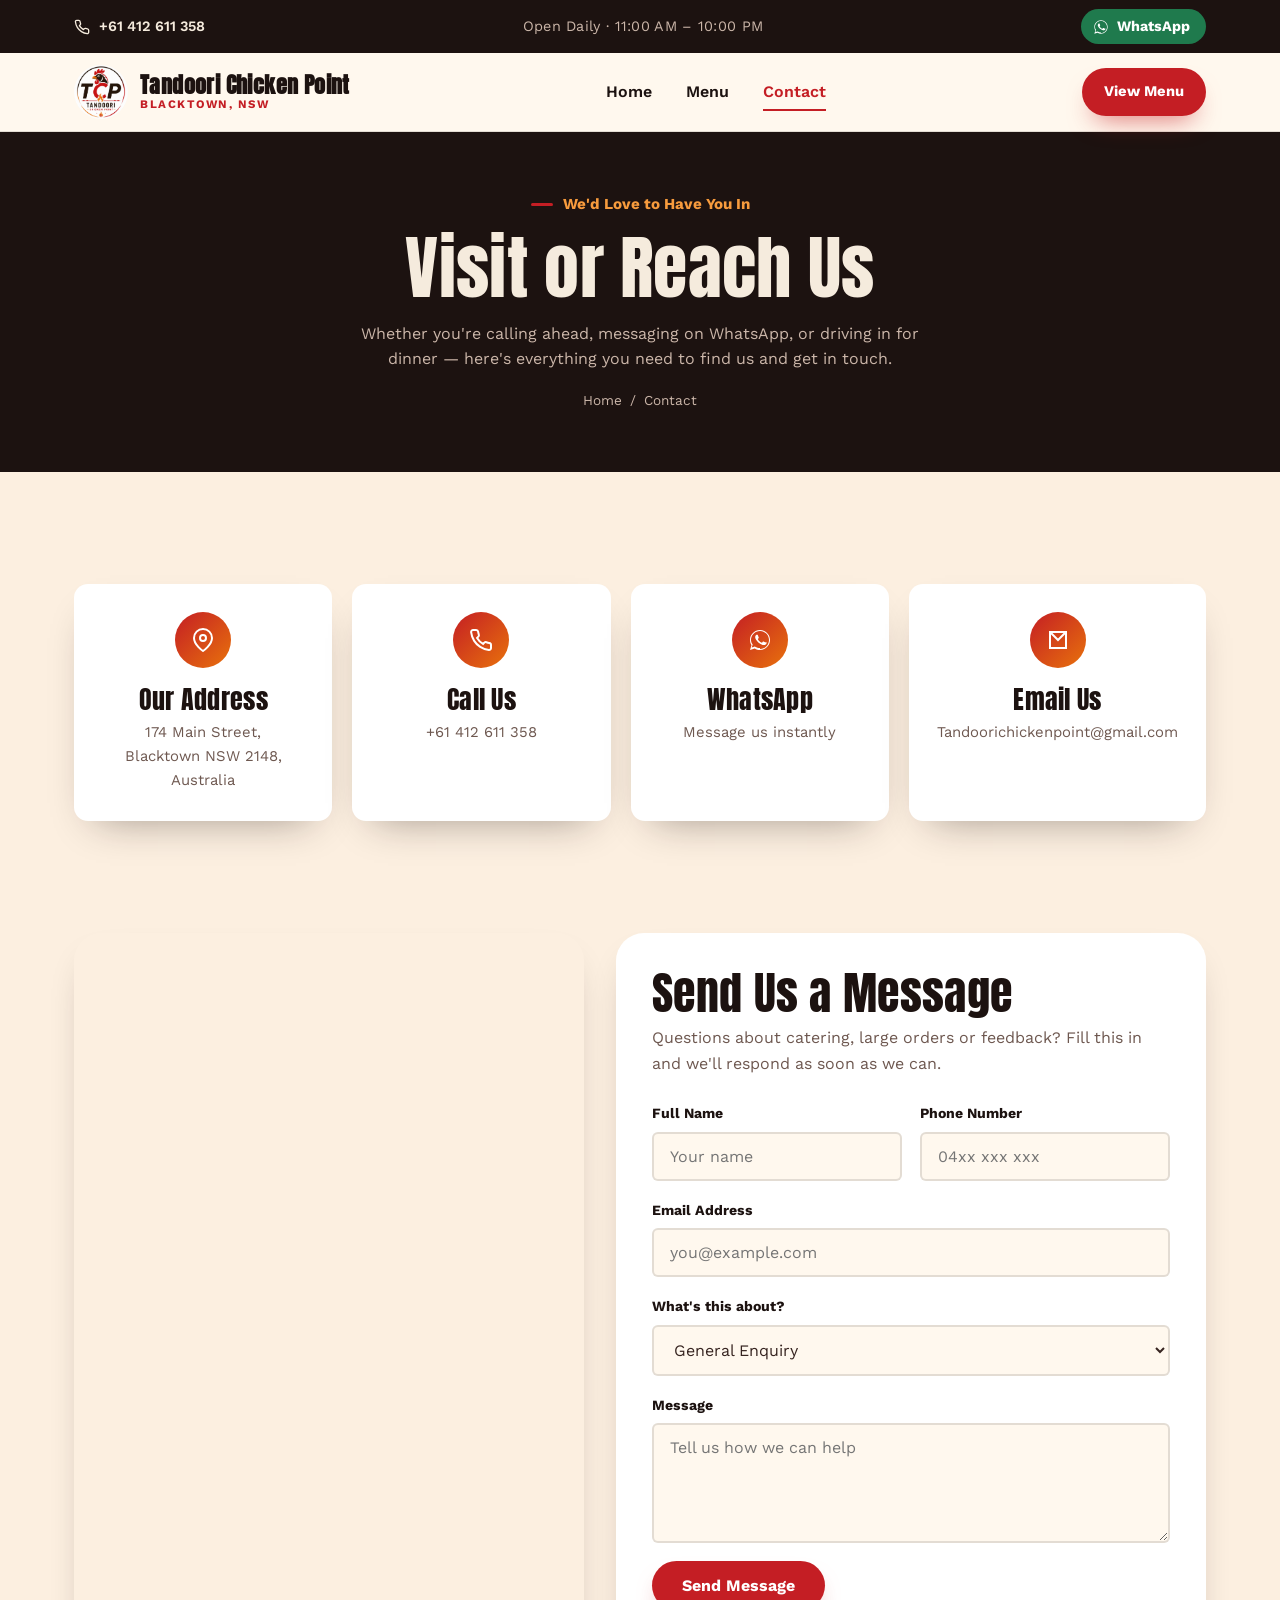
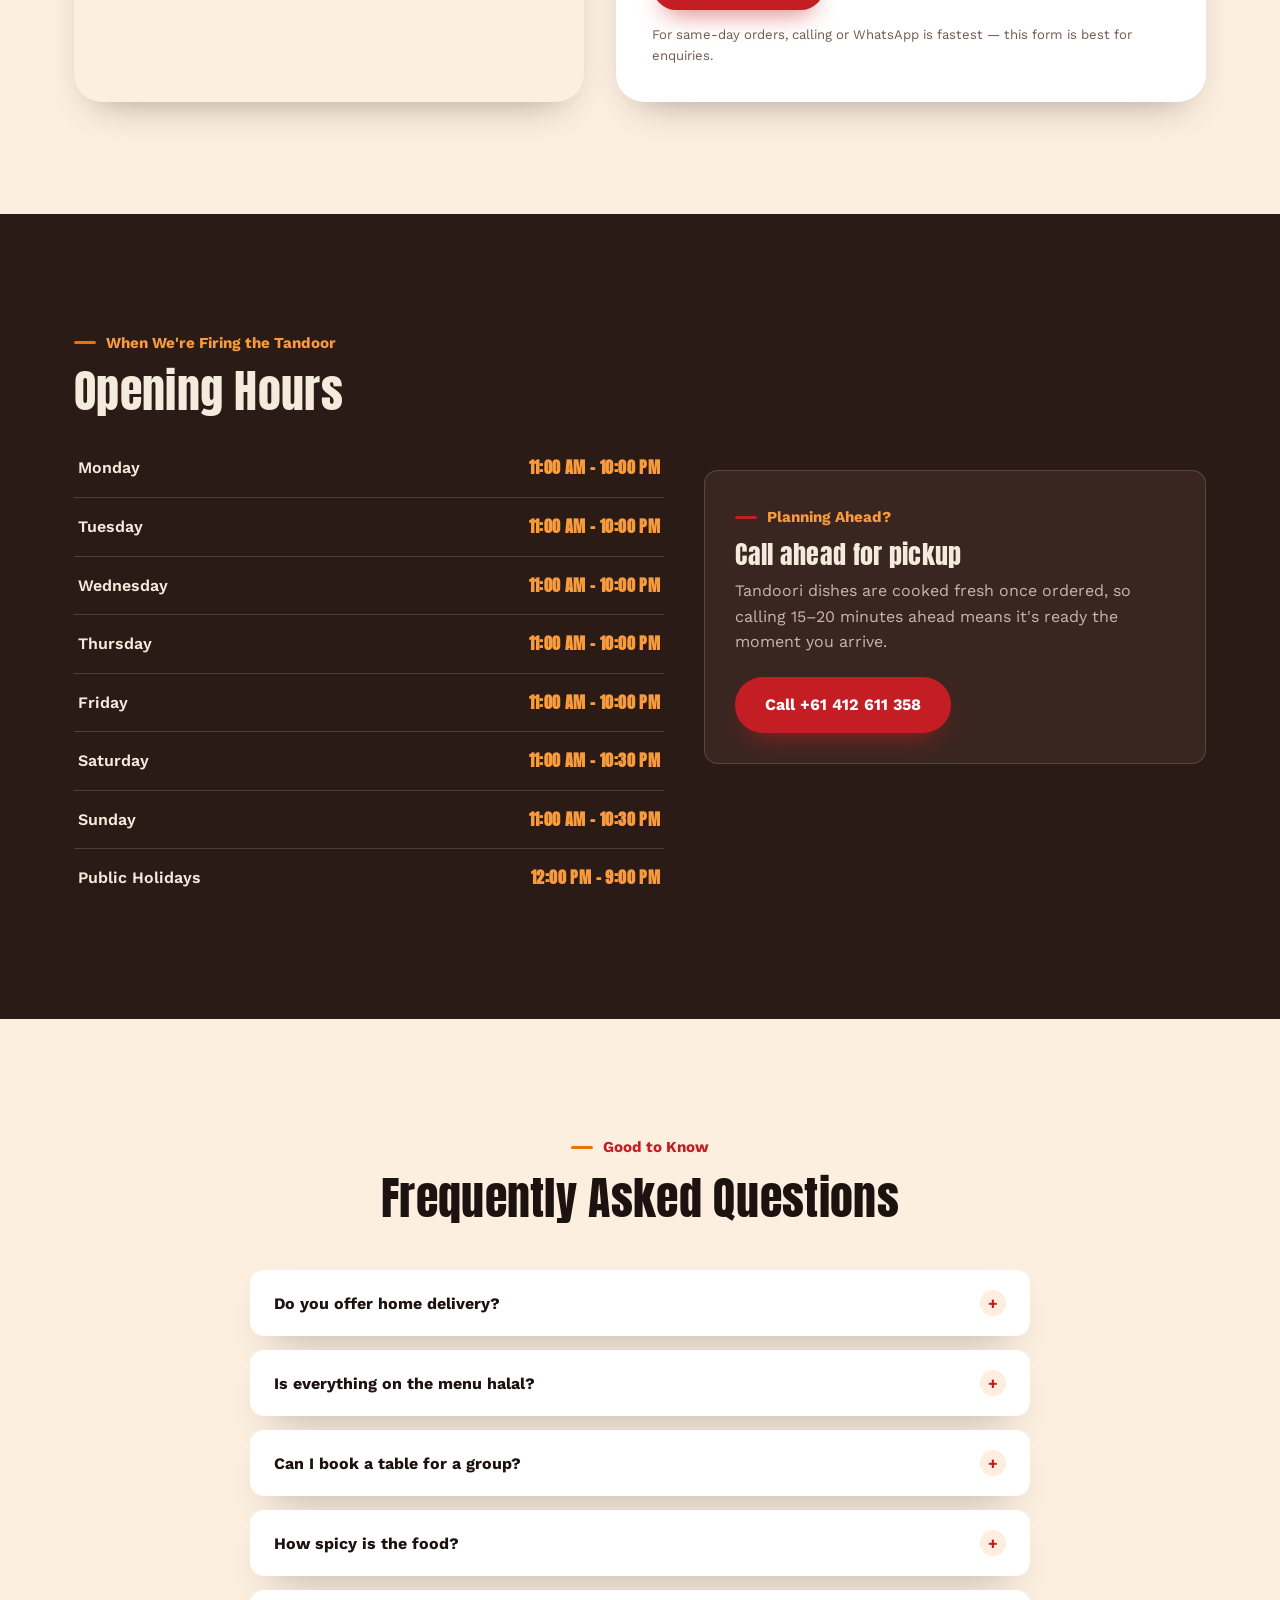
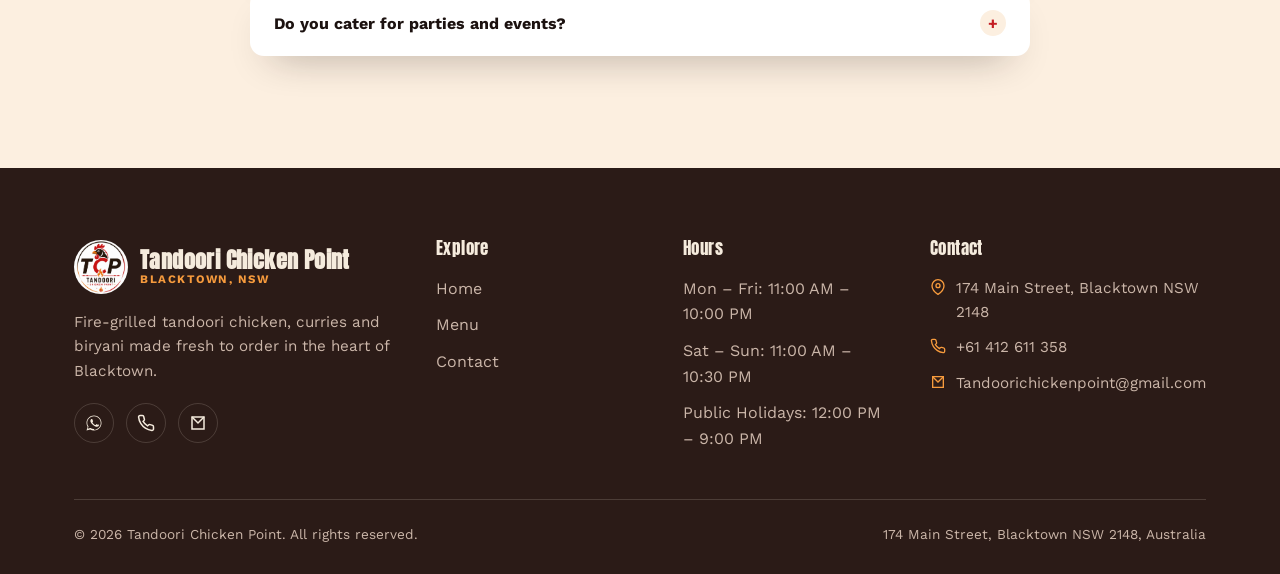
==== contact.html @ 31186b21 "Initial commit" ====
<!DOCTYPE html>
<html lang="en-AU">
<head>
<meta charset="UTF-8">
<meta name="viewport" content="width=device-width, initial-scale=1.0">
<title>Contact & Location | Tandoori Chicken Point, Blacktown</title>
<meta name="description" content="Visit Tandoori Chicken Point at 174 Main Street, Blacktown NSW 2148. Call +61 412 611 358, message us on WhatsApp, or send an enquiry.">
<link rel="icon" href="images/logo.png" type="image/png">

<link rel="preconnect" href="https://fonts.googleapis.com">
<link rel="preconnect" href="https://fonts.gstatic.com" crossorigin>
<link href="https://fonts.googleapis.com/css2?family=Anton&family=Work+Sans:wght@400;500;600;700;800&display=swap" rel="stylesheet">

<link rel="stylesheet" href="css/tokens.css">
<link rel="stylesheet" href="css/base.css">
<link rel="stylesheet" href="css/header.css">
<link rel="stylesheet" href="css/footer.css">
<link rel="stylesheet" href="css/contact-hero.css">
<link rel="stylesheet" href="css/contact-info.css">
<link rel="stylesheet" href="css/contact-form.css">
<link rel="stylesheet" href="css/hours.css">
<link rel="stylesheet" href="css/faq.css">
</head>
<body>

<div class="topbar">
  <div class="container">
    <a href="tel:+61412611358" class="topbar-call">
      <svg width="16" height="16" viewBox="0 0 24 24" fill="none" stroke="currentColor" stroke-width="2" stroke-linecap="round" stroke-linejoin="round"><path d="M22 16.92v3a2 2 0 0 1-2.18 2 19.79 19.79 0 0 1-8.63-3.07 19.5 19.5 0 0 1-6-6 19.79 19.79 0 0 1-3.07-8.67A2 2 0 0 1 4.11 2h3a2 2 0 0 1 2 1.72c.127.96.361 1.903.7 2.81a2 2 0 0 1-.45 2.11L8.09 9.91a16 16 0 0 0 6 6l1.27-1.27a2 2 0 0 1 2.11-.45c.907.339 1.85.573 2.81.7A2 2 0 0 1 22 16.92z"/></svg>
      <span>+61 412 611 358</span>
    </a>
    <span class="topbar-hours">Open Daily · 11:00 AM – 10:00 PM</span>
    <a href="https://wa.me/61412611358" target="_blank" rel="noopener" class="topbar-whatsapp">
      <svg width="16" height="16" viewBox="0 0 24 24" fill="currentColor"><path d="M17.5 14.4c-.3-.1-1.6-.8-1.9-.9-.2-.1-.4-.1-.6.1-.2.3-.7.9-.8 1-.2.2-.3.2-.5.1-.3-.1-1.2-.4-2.2-1.4-.8-.7-1.4-1.6-1.5-1.9-.2-.3 0-.4.1-.6l.4-.5c.1-.2.2-.3.2-.5.1-.2 0-.4 0-.5-.1-.1-.6-1.5-.8-2-.2-.5-.4-.4-.6-.5h-.5c-.2 0-.5.1-.7.3-.2.3-.9.9-.9 2.2s1 2.5 1.1 2.7c.1.2 2 3 4.8 4.3.7.3 1.2.5 1.6.6.7.2 1.3.2 1.8.1.5-.1 1.6-.7 1.9-1.3.2-.6.2-1.1.2-1.3-.1-.1-.3-.2-.6-.3z"/><path d="M12 2C6.5 2 2 6.5 2 12c0 1.9.5 3.7 1.5 5.3L2 22l4.8-1.5C8.3 21.5 10.1 22 12 22c5.5 0 10-4.5 10-10S17.5 2 12 2zm0 18.1c-1.7 0-3.4-.5-4.8-1.3l-.3-.2-3.2 1 1-3.1-.2-.3C3.5 15 3 13.5 3 12c0-5 4-9 9-9s9 4 9 9-4 9-9 9.1z"/></svg>
      <span>WhatsApp</span>
    </a>
  </div>
</div>

<header class="site-header">
  <div class="container">
    <a href="index.html" class="brand">
      <img src="images/logo.png" alt="Tandoori Chicken Point logo">
      <span class="brand-text"><strong>Tandoori Chicken Point</strong><span>BLACKTOWN, NSW</span></span>
    </a>
    <nav class="main-nav" aria-label="Primary">
      <a href="index.html">Home</a>
      <a href="menu.html">Menu</a>
      <a href="contact.html" class="active">Contact</a>
    </nav>
    <div class="header-actions">
      <a href="menu.html" class="btn btn-primary">View Menu</a>
      <button class="nav-toggle" aria-label="Toggle menu" aria-expanded="false">
        <span></span><span></span><span></span>
      </button>
    </div>
  </div>
  <div class="mobile-nav">
    <ul>
      <li><a href="index.html">Home</a></li>
      <li><a href="menu.html">Menu</a></li>
      <li><a href="contact.html" class="active">Contact</a></li>
      <li><a href="tel:+61412611358">Call +61 412 611 358</a></li>
    </ul>
  </div>
</header>

<main>

  <!-- ============ CONTACT HERO ============ -->
  <section class="contact-hero">
    <div class="container">
      <span class="eyebrow-tag">We'd Love to Have You In</span>
      <h1>Visit or Reach Us</h1>
      <p>Whether you're calling ahead, messaging on WhatsApp, or driving in for dinner — here's everything you need to find us and get in touch.</p>
      <div class="contact-hero-crumb"><a href="index.html">Home</a><span>/</span><span>Contact</span></div>
    </div>
  </section>

  <!-- ============ CONTACT INFO CARDS ============ -->
  <section class="section">
    <div class="container">
      <div class="contact-info-grid">
        <div class="contact-info-card" data-reveal>
          <span class="icon-circle"><svg width="24" height="24" viewBox="0 0 24 24" fill="none" stroke="#fff" stroke-width="2"><path d="M21 10c0 7-9 13-9 13s-9-6-9-13a9 9 0 0 1 18 0z"/><circle cx="12" cy="10" r="3"/></svg></span>
          <h3>Our Address</h3>
          <p>174 Main Street,<br>Blacktown NSW 2148, Australia</p>
        </div>
        <div class="contact-info-card" data-reveal>
          <span class="icon-circle"><svg width="24" height="24" viewBox="0 0 24 24" fill="none" stroke="#fff" stroke-width="2"><path d="M22 16.92v3a2 2 0 0 1-2.18 2 19.79 19.79 0 0 1-8.63-3.07 19.5 19.5 0 0 1-6-6 19.79 19.79 0 0 1-3.07-8.67A2 2 0 0 1 4.11 2h3a2 2 0 0 1 2 1.72c.127.96.361 1.903.7 2.81a2 2 0 0 1-.45 2.11L8.09 9.91a16 16 0 0 0 6 6l1.27-1.27a2 2 0 0 1 2.11-.45c.907.339 1.85.573 2.81.7A2 2 0 0 1 22 16.92z"/></svg></span>
          <h3>Call Us</h3>
          <p><a href="tel:+61412611358">+61 412 611 358</a></p>
        </div>
        <div class="contact-info-card" data-reveal>
          <span class="icon-circle"><svg width="24" height="24" viewBox="0 0 24 24" fill="#fff"><path d="M17.5 14.4c-.3-.1-1.6-.8-1.9-.9-.2-.1-.4-.1-.6.1-.2.3-.7.9-.8 1-.2.2-.3.2-.5.1-.3-.1-1.2-.4-2.2-1.4-.8-.7-1.4-1.6-1.5-1.9-.2-.3 0-.4.1-.6l.4-.5c.1-.2.2-.3.2-.5.1-.2 0-.4 0-.5-.1-.1-.6-1.5-.8-2-.2-.5-.4-.4-.6-.5h-.5c-.2 0-.5.1-.7.3-.2.3-.9.9-.9 2.2s1 2.5 1.1 2.7c.1.2 2 3 4.8 4.3.7.3 1.2.5 1.6.6.7.2 1.3.2 1.8.1.5-.1 1.6-.7 1.9-1.3.2-.6.2-1.1.2-1.3-.1-.1-.3-.2-.6-.3z"/><path d="M12 2C6.5 2 2 6.5 2 12c0 1.9.5 3.7 1.5 5.3L2 22l4.8-1.5C8.3 21.5 10.1 22 12 22c5.5 0 10-4.5 10-10S17.5 2 12 2zm0 18.1c-1.7 0-3.4-.5-4.8-1.3l-.3-.2-3.2 1 1-3.1-.2-.3C3.5 15 3 13.5 3 12c0-5 4-9 9-9s9 4 9 9-4 9-9 9.1z"/></svg></span>
          <h3>WhatsApp</h3>
          <p><a href="https://wa.me/61412611358" target="_blank" rel="noopener">Message us instantly</a></p>
        </div>
        <div class="contact-info-card" data-reveal>
          <span class="icon-circle"><svg width="24" height="24" viewBox="0 0 24 24" fill="none" stroke="#fff" stroke-width="2"><path d="M4 4h16v16H4z"/><path d="m4 4 8 8 8-8"/></svg></span>
          <h3>Email Us</h3>
          <p><a href="mailto:Tandoorichickenpoint@gmail.com">Tandoorichickenpoint@gmail.com</a></p>
        </div>
      </div>
    </div>
  </section>

  <!-- ============ MAP + CONTACT FORM ============ -->
  <section class="section contact-main-section" style="padding-top:0;">
    <div class="container">
      <div class="contact-map-wrap" data-reveal>
        <iframe src="https://www.google.com/maps?q=174+Main+Street,+Blacktown+NSW+2148,+Australia&output=embed" title="Map to Tandoori Chicken Point, 174 Main Street, Blacktown NSW 2148" loading="lazy" referrerpolicy="no-referrer-when-downgrade" allowfullscreen></iframe>
      </div>
      <div class="contact-form-card" data-reveal>
        <h2>Send Us a Message</h2>
        <p>Questions about catering, large orders or feedback? Fill this in and we'll respond as soon as we can.</p>
        <form id="contact-form" novalidate>
          <div class="form-row two-col">
            <div class="form-field">
              <label for="name">Full Name</label>
              <input type="text" id="name" name="name" placeholder="Your name" required>
            </div>
            <div class="form-field">
              <label for="phone">Phone Number</label>
              <input type="tel" id="phone" name="phone" placeholder="04xx xxx xxx" required>
            </div>
          </div>
          <div class="form-row">
            <div class="form-field">
              <label for="email">Email Address</label>
              <input type="email" id="email" name="email" placeholder="you@example.com">
            </div>
          </div>
          <div class="form-row">
            <div class="form-field">
              <label for="subject">What's this about?</label>
              <select id="subject" name="subject">
                <option>General Enquiry</option>
                <option>Catering / Large Order</option>
                <option>Feedback</option>
                <option>Reservation</option>
              </select>
            </div>
          </div>
          <div class="form-row">
            <div class="form-field">
              <label for="message">Message</label>
              <textarea id="message" name="message" placeholder="Tell us how we can help" required></textarea>
            </div>
          </div>
          <button type="submit" class="btn btn-primary">Send Message</button>
          <p class="form-note">For same-day orders, calling or WhatsApp is fastest — this form is best for enquiries.</p>
          <div class="form-success" id="form-success"></div>
        </form>
      </div>
    </div>
  </section>

  <!-- ============ OPENING HOURS ============ -->
  <section class="section hours-section section--dark">
    <div class="container">
      <div class="hours-wrap">
        <div>
          <span class="eyebrow-tag" style="color:var(--ember-light)">When We're Firing the Tandoor</span>
          <h2 style="margin-top:12px; margin-bottom:24px;">Opening Hours</h2>
          <table class="hours-table">
            <tr><td>Monday</td><td>11:00 AM – 10:00 PM</td></tr>
            <tr><td>Tuesday</td><td>11:00 AM – 10:00 PM</td></tr>
            <tr><td>Wednesday</td><td>11:00 AM – 10:00 PM</td></tr>
            <tr><td>Thursday</td><td>11:00 AM – 10:00 PM</td></tr>
            <tr><td>Friday</td><td>11:00 AM – 10:00 PM</td></tr>
            <tr><td>Saturday</td><td>11:00 AM – 10:30 PM</td></tr>
            <tr><td>Sunday</td><td>11:00 AM – 10:30 PM</td></tr>
            <tr><td>Public Holidays</td><td>12:00 PM – 9:00 PM</td></tr>
          </table>
        </div>
        <div class="hours-callout" data-reveal>
          <span class="eyebrow-tag" style="color:var(--ember-light)">Planning Ahead?</span>
          <h3>Call ahead for pickup</h3>
          <p>Tandoori dishes are cooked fresh once ordered, so calling 15–20 minutes ahead means it's ready the moment you arrive.</p>
          <a href="tel:+61412611358" class="btn btn-primary">Call +61 412 611 358</a>
        </div>
      </div>
    </div>
  </section>

  <!-- ============ FAQ ============ -->
  <section class="section">
    <div class="container">
      <div class="section-head centered">
        <span class="eyebrow-tag">Good to Know</span>
        <h2>Frequently Asked Questions</h2>
      </div>
      <div class="faq-list">
        <div class="faq-item">
          <button class="faq-question" aria-expanded="false">
            Do you offer home delivery?
            <span class="faq-icon">+</span>
          </button>
          <div class="faq-answer"><p>Yes — we deliver across Blacktown and surrounding suburbs through our WhatsApp ordering line and major delivery apps. Call us to check if your address is covered.</p></div>
        </div>
        <div class="faq-item">
          <button class="faq-question" aria-expanded="false">
            Is everything on the menu halal?
            <span class="faq-icon">+</span>
          </button>
          <div class="faq-answer"><p>Yes, our entire menu is prepared with halal-certified ingredients, with no exceptions.</p></div>
        </div>
        <div class="faq-item">
          <button class="faq-question" aria-expanded="false">
            Can I book a table for a group?
            <span class="faq-icon">+</span>
          </button>
          <div class="faq-answer"><p>For groups of six or more, please call us ahead of time so we can prepare seating and have your order ready faster.</p></div>
        </div>
        <div class="faq-item">
          <button class="faq-question" aria-expanded="false">
            How spicy is the food?
            <span class="faq-icon">+</span>
          </button>
          <div class="faq-answer"><p>Spice levels marked on the menu are our default preparation. Let us know when ordering if you'd like a dish made milder or hotter.</p></div>
        </div>
        <div class="faq-item">
          <button class="faq-question" aria-expanded="false">
            Do you cater for parties and events?
            <span class="faq-icon">+</span>
          </button>
          <div class="faq-answer"><p>Yes — send us a message through the contact form or WhatsApp with your event size and date, and we'll put together a catering quote.</p></div>
        </div>
      </div>
    </div>
  </section>

</main>

<footer class="site-footer">
  <div class="container">
    <div class="footer-grid">
      <div class="footer-brand">
        <a href="index.html" class="brand"><img src="images/logo.png" alt="Tandoori Chicken Point logo"><span class="brand-text"><strong>Tandoori Chicken Point</strong><span>BLACKTOWN, NSW</span></span></a>
        <p>Fire-grilled tandoori chicken, curries and biryani made fresh to order in the heart of Blacktown.</p>
        <div class="footer-social">
          <a href="https://wa.me/61412611358" target="_blank" rel="noopener" aria-label="WhatsApp"><svg width="18" height="18" viewBox="0 0 24 24" fill="currentColor" style="color:var(--text-on-dark)"><path d="M17.5 14.4c-.3-.1-1.6-.8-1.9-.9-.2-.1-.4-.1-.6.1-.2.3-.7.9-.8 1-.2.2-.3.2-.5.1-.3-.1-1.2-.4-2.2-1.4-.8-.7-1.4-1.6-1.5-1.9-.2-.3 0-.4.1-.6l.4-.5c.1-.2.2-.3.2-.5.1-.2 0-.4 0-.5-.1-.1-.6-1.5-.8-2-.2-.5-.4-.4-.6-.5h-.5c-.2 0-.5.1-.7.3-.2.3-.9.9-.9 2.2s1 2.5 1.1 2.7c.1.2 2 3 4.8 4.3.7.3 1.2.5 1.6.6.7.2 1.3.2 1.8.1.5-.1 1.6-.7 1.9-1.3.2-.6.2-1.1.2-1.3-.1-.1-.3-.2-.6-.3z"/><path d="M12 2C6.5 2 2 6.5 2 12c0 1.9.5 3.7 1.5 5.3L2 22l4.8-1.5C8.3 21.5 10.1 22 12 22c5.5 0 10-4.5 10-10S17.5 2 12 2zm0 18.1c-1.7 0-3.4-.5-4.8-1.3l-.3-.2-3.2 1 1-3.1-.2-.3C3.5 15 3 13.5 3 12c0-5 4-9 9-9s9 4 9 9-4 9-9 9.1z"/></svg></a>
          <a href="tel:+61412611358" aria-label="Call us"><svg width="18" height="18" viewBox="0 0 24 24" fill="none" stroke="currentColor" style="color:var(--text-on-dark)" stroke-width="2"><path d="M22 16.92v3a2 2 0 0 1-2.18 2 19.79 19.79 0 0 1-8.63-3.07 19.5 19.5 0 0 1-6-6 19.79 19.79 0 0 1-3.07-8.67A2 2 0 0 1 4.11 2h3a2 2 0 0 1 2 1.72c.127.96.361 1.903.7 2.81a2 2 0 0 1-.45 2.11L8.09 9.91a16 16 0 0 0 6 6l1.27-1.27a2 2 0 0 1 2.11-.45c.907.339 1.85.573 2.81.7A2 2 0 0 1 22 16.92z"/></svg></a>
          <a href="mailto:Tandoorichickenpoint@gmail.com" aria-label="Email us"><svg width="18" height="18" viewBox="0 0 24 24" fill="none" stroke="currentColor" style="color:var(--text-on-dark)" stroke-width="2"><path d="M4 4h16v16H4z"/><path d="m4 4 8 8 8-8"/></svg></a>
        </div>
      </div>
      <div class="footer-col">
        <h4>Explore</h4>
        <ul>
          <li><a href="index.html">Home</a></li>
          <li><a href="menu.html">Menu</a></li>
          <li><a href="contact.html">Contact</a></li>
        </ul>
      </div>
      <div class="footer-col">
        <h4>Hours</h4>
        <ul>
          <li>Mon – Fri: 11:00 AM – 10:00 PM</li>
          <li>Sat – Sun: 11:00 AM – 10:30 PM</li>
          <li>Public Holidays: 12:00 PM – 9:00 PM</li>
        </ul>
      </div>
      <div class="footer-col">
        <h4>Contact</h4>
        <ul class="footer-contact">
          <li><svg width="16" height="16" viewBox="0 0 24 24" fill="none" stroke="currentColor" stroke-width="2"><path d="M21 10c0 7-9 13-9 13s-9-6-9-13a9 9 0 0 1 18 0z"/><circle cx="12" cy="10" r="3"/></svg><span>174 Main Street, Blacktown NSW 2148</span></li>
          <li><svg width="16" height="16" viewBox="0 0 24 24" fill="none" stroke="currentColor" stroke-width="2"><path d="M22 16.92v3a2 2 0 0 1-2.18 2 19.79 19.79 0 0 1-8.63-3.07 19.5 19.5 0 0 1-6-6 19.79 19.79 0 0 1-3.07-8.67A2 2 0 0 1 4.11 2h3a2 2 0 0 1 2 1.72c.127.96.361 1.903.7 2.81a2 2 0 0 1-.45 2.11L8.09 9.91a16 16 0 0 0 6 6l1.27-1.27a2 2 0 0 1 2.11-.45c.907.339 1.85.573 2.81.7A2 2 0 0 1 22 16.92z"/></svg><span>+61 412 611 358</span></li>
          <li><svg width="16" height="16" viewBox="0 0 24 24" fill="none" stroke="currentColor" stroke-width="2"><path d="M4 4h16v16H4z"/><path d="m4 4 8 8 8-8"/></svg><span>Tandoorichickenpoint@gmail.com</span></li>
        </ul>
      </div>
    </div>
    <div class="footer-bottom">
      <span>© <span id="current-year"></span> Tandoori Chicken Point. All rights reserved.</span>
      <span>174 Main Street, Blacktown NSW 2148, Australia</span>
    </div>
  </div>
</footer>

<script src="js/main.js"></script>
<script src="js/contact.js"></script>
</body>
</html>
---- css/tokens.css ----
/* ============================================
   TANDOORI CHICKEN POINT — DESIGN TOKENS
   Palette drawn from the brand logo: charcoal-black
   rooster silhouette, flame-red comb & wattle,
   ember-orange flame, golden beak highlight.
   ============================================ */

:root {
  --ink: #1C1210;
  --charcoal: #2B1B17;
  --charcoal-soft: #3A2621;
  --flame: #C41E24;
  --flame-dark: #8E1319;
  --ember: #E8720C;
  --ember-light: #F79B3D;
  --gold: #F2A93B;
  --paper: #FCEFE0;
  --paper-soft: #FFF8EE;
  --card: #FFFFFF;
  --text-body: #362420;
  --text-muted: #6E5850;
  --text-on-dark: #F5EBDD;
  --text-on-dark-muted: #CBB6A9;
  --line: rgba(28, 18, 16, 0.12);
  --line-on-dark: rgba(245, 235, 221, 0.16);

  --font-display: "Anton", "Arial Narrow", sans-serif;
  --font-body: "Work Sans", "Segoe UI", sans-serif;

  --page-max: 1180px;
  --radius-sm: 6px;
  --radius-md: 14px;
  --radius-lg: 28px;
  --gap-section: clamp(64px, 9vw, 112px);

  --shadow-card: 0 18px 40px -22px rgba(28, 18, 16, 0.45);
}
---- css/base.css ----
/* ============================================
   BASE / RESET / TYPOGRAPHY / UTILITIES
   ============================================ */

* { margin: 0; padding: 0; box-sizing: border-box; }

html { scroll-behavior: smooth; }

@media (prefers-reduced-motion: reduce) {
  html { scroll-behavior: auto; }
  * { animation-duration: 0.001ms !important; transition-duration: 0.001ms !important; }
}

body {
  font-family: var(--font-body);
  color: var(--text-body);
  background: var(--paper);
  line-height: 1.6;
  font-size: 16px;
  -webkit-font-smoothing: antialiased;
  overflow-x: hidden;
}

img { max-width: 100%; display: block; }
a { color: inherit; text-decoration: none; }
ul { list-style: none; }
button { font-family: inherit; cursor: pointer; border: none; background: none; }
input, textarea, select { font-family: inherit; font-size: 1rem; }

h1, h2, h3, h4 {
  font-family: var(--font-display);
  color: var(--ink);
  line-height: 1.05;
  letter-spacing: 0.3px;
  font-weight: 400;
}

h1 { font-size: clamp(2.6rem, 5.5vw, 4.6rem); }
h2 { font-size: clamp(2rem, 3.6vw, 3rem); }
h3 { font-size: clamp(1.3rem, 2vw, 1.7rem); }
p { color: var(--text-body); }

.eyebrow-tag {
  display: inline-flex;
  align-items: center;
  gap: 10px;
  font-weight: 700;
  font-size: 0.95rem;
  color: var(--flame);
}

.eyebrow-tag::before {
  content: "";
  width: 22px;
  height: 3px;
  background: var(--ember);
  border-radius: 2px;
  display: inline-block;
}

.container {
  max-width: var(--page-max);
  margin: 0 auto;
  padding: 0 24px;
}

.section { padding: var(--gap-section) 0; }
.section--dark { background: var(--ink); color: var(--text-on-dark); }
.section--dark h1, .section--dark h2, .section--dark h3, .section--dark h4 { color: var(--text-on-dark); }
.section--dark p { color: var(--text-on-dark-muted); }

.section-head { max-width: 640px; margin-bottom: 48px; }
.section-head.centered { margin-left: auto; margin-right: auto; text-align: center; }
.section-head h2 { margin-top: 14px; }

.btn {
  display: inline-flex;
  align-items: center;
  gap: 10px;
  padding: 15px 30px;
  border-radius: 999px;
  font-weight: 700;
  font-size: 1rem;
  transition: transform 0.2s ease, box-shadow 0.2s ease;
  white-space: nowrap;
}

.btn:focus-visible, a:focus-visible, button:focus-visible, input:focus-visible, textarea:focus-visible {
  outline: 3px solid var(--gold);
  outline-offset: 3px;
}

.btn-primary {
  background: var(--flame);
  color: #fff;
  box-shadow: 0 14px 26px -12px rgba(196, 30, 36, 0.65);
}
.btn-primary:hover { transform: translateY(-2px); box-shadow: 0 18px 30px -12px rgba(196, 30, 36, 0.75); }

.btn-ghost { background: transparent; color: var(--ink); border: 2px solid var(--ink); }
.btn-ghost:hover { background: var(--ink); color: var(--paper); }
.btn-ghost.on-dark { color: var(--text-on-dark); border-color: var(--line-on-dark); }
.btn-ghost.on-dark:hover { background: var(--text-on-dark); color: var(--ink); }

.btn-whatsapp { background: #1F7A4D; color: #fff; }
.btn-whatsapp:hover { transform: translateY(-2px); }

.skewer-divider {
  display: flex;
  align-items: center;
  justify-content: center;
  gap: 14px;
  margin: 0 auto;
  width: 100%;
  max-width: 340px;
}
.skewer-divider span { flex: 1; height: 2px; background: linear-gradient(90deg, transparent, var(--flame), transparent); }
.skewer-divider svg { flex-shrink: 0; }

.visually-hidden {
  position: absolute;
  width: 1px; height: 1px;
  overflow: hidden;
  clip: rect(0 0 0 0);
  white-space: nowrap;
}

@media (max-width: 640px) {
  .section { padding: 56px 0; }
}

[data-reveal] {
  opacity: 0;
  transform: translateY(18px);
  transition: opacity 0.6s ease, transform 0.6s ease;
}
[data-reveal].is-visible { opacity: 1; transform: translateY(0); }
@media (prefers-reduced-motion: reduce) {
  [data-reveal] { opacity: 1; transform: none; transition: none; }
}
---- css/header.css ----
/* ============================================
   HEADER / TOP BAR / NAVIGATION
   ============================================ */

.topbar {
  background: var(--ink);
  color: var(--text-on-dark);
  font-size: 0.9rem;
}

.topbar .container {
  display: flex;
  align-items: center;
  justify-content: space-between;
  padding-top: 9px;
  padding-bottom: 9px;
  gap: 12px;
}

.topbar-call {
  display: inline-flex;
  align-items: center;
  gap: 9px;
  font-weight: 600;
  color: var(--text-on-dark);
}

.topbar-call svg { flex-shrink: 0; }
.topbar-call:hover { color: var(--ember-light); }

.topbar-hours {
  display: none;
  color: var(--text-on-dark-muted);
  letter-spacing: 0.3px;
}

.topbar-whatsapp {
  display: inline-flex;
  align-items: center;
  gap: 8px;
  background: #1F7A4D;
  color: #fff;
  padding: 6px 16px 6px 12px;
  border-radius: 999px;
  font-weight: 700;
}

.topbar-whatsapp svg { flex-shrink: 0; }
.topbar-whatsapp:hover { background: #17603C; }

@media (min-width: 760px) {
  .topbar-hours { display: inline-block; }
}

.site-header {
  position: sticky;
  top: 0;
  z-index: 100;
  background: var(--paper-soft);
  border-bottom: 1px solid var(--line);
}

.site-header .container {
  display: flex;
  align-items: center;
  justify-content: space-between;
  padding-top: 12px;
  padding-bottom: 12px;
}

.brand {
  display: flex;
  align-items: center;
  gap: 12px;
}

.brand img {
  width: 54px;
  height: 54px;
  border-radius: 50%;
  object-fit: cover;
}

.brand-text {
  display: flex;
  flex-direction: column;
  line-height: 1.1;
}

.brand-text strong {
  font-family: var(--font-display);
  font-size: 1.35rem;
  color: var(--ink);
  letter-spacing: 0.4px;
}

.brand-text span {
  font-size: 0.72rem;
  color: var(--flame);
  font-weight: 700;
  letter-spacing: 1.5px;
}

.main-nav {
  display: none;
  align-items: center;
  gap: 34px;
}

.main-nav a {
  font-weight: 600;
  color: var(--ink);
  position: relative;
  padding: 6px 0;
}

.main-nav a::after {
  content: "";
  position: absolute;
  left: 0; bottom: 0;
  width: 0;
  height: 2px;
  background: var(--flame);
  transition: width 0.2s ease;
}

.main-nav a:hover::after,
.main-nav a.active::after {
  width: 100%;
}

.main-nav a.active { color: var(--flame); }

.header-actions {
  display: flex;
  align-items: center;
  gap: 14px;
}

.header-actions .btn { padding: 12px 22px; font-size: 0.92rem; }

.nav-toggle {
  display: inline-flex;
  flex-direction: column;
  justify-content: center;
  gap: 5px;
  width: 40px;
  height: 40px;
  padding: 8px;
}

.nav-toggle span {
  display: block;
  height: 2.5px;
  background: var(--ink);
  border-radius: 2px;
  transition: transform 0.25s ease, opacity 0.25s ease;
}

.nav-toggle[aria-expanded="true"] span:nth-child(1) { transform: translateY(7.5px) rotate(45deg); }
.nav-toggle[aria-expanded="true"] span:nth-child(2) { opacity: 0; }
.nav-toggle[aria-expanded="true"] span:nth-child(3) { transform: translateY(-7.5px) rotate(-45deg); }

.mobile-nav {
  max-height: 0;
  overflow: hidden;
  background: var(--paper-soft);
  border-bottom: 1px solid var(--line);
  transition: max-height 0.3s ease;
}

.mobile-nav.open { max-height: 320px; }

.mobile-nav ul {
  display: flex;
  flex-direction: column;
  padding: 8px 24px 20px;
  gap: 4px;
}

.mobile-nav a {
  display: block;
  padding: 12px 4px;
  font-weight: 600;
  color: var(--ink);
  border-bottom: 1px solid var(--line);
}

.mobile-nav a.active { color: var(--flame); }

@media (min-width: 900px) {
  .main-nav { display: flex; }
  .nav-toggle { display: none; }
  .mobile-nav { display: none; }
}
---- css/footer.css ----
/* ============================================
   FOOTER
   ============================================ */

.site-footer {
  background: var(--charcoal);
  color: var(--text-on-dark-muted);
  padding: 72px 0 0;
}

.footer-grid {
  display: grid;
  gap: 40px;
  grid-template-columns: 1fr;
  padding-bottom: 48px;
  border-bottom: 1px solid var(--line-on-dark);
}

.footer-brand { max-width: 320px; }

.footer-brand .brand { margin-bottom: 16px; }
.footer-brand .brand-text strong,
.footer-brand .brand-text span { color: var(--text-on-dark); }
.footer-brand .brand-text span { color: var(--ember-light); }

.footer-brand p { color: var(--text-on-dark-muted); font-size: 0.95rem; }

.footer-social {
  display: flex;
  gap: 12px;
  margin-top: 20px;
}

.footer-social a {
  width: 40px;
  height: 40px;
  border-radius: 50%;
  border: 1px solid var(--line-on-dark);
  display: flex;
  align-items: center;
  justify-content: center;
  transition: background 0.2s ease, border-color 0.2s ease;
}

.footer-social a:hover { background: var(--flame); border-color: var(--flame); }

.footer-col h4 {
  color: var(--text-on-dark);
  font-size: 1.05rem;
  margin-bottom: 18px;
  letter-spacing: 0.4px;
}

.footer-col ul { display: flex; flex-direction: column; gap: 11px; }

.footer-col a:hover { color: var(--ember-light); }

.footer-contact li {
  display: flex;
  align-items: flex-start;
  gap: 10px;
  font-size: 0.95rem;
}

.footer-contact svg { flex-shrink: 0; margin-top: 3px; color: var(--ember-light); }

.footer-bottom {
  display: flex;
  flex-direction: column;
  gap: 8px;
  align-items: center;
  text-align: center;
  padding: 24px 0 28px;
  font-size: 0.85rem;
}

@media (min-width: 640px) {
  .footer-grid { grid-template-columns: 1.3fr 1fr 1fr; }
}

@media (min-width: 900px) {
  .footer-grid { grid-template-columns: 1.4fr 0.9fr 0.9fr 1.1fr; }
  .footer-bottom { flex-direction: row; justify-content: space-between; text-align: left; }
}
---- css/contact-hero.css ----
/* ============================================
   CONTACT PAGE — HERO BANNER
   ============================================ */

.contact-hero {
  background: var(--ink);
  color: var(--text-on-dark);
  padding: 56px 0 60px;
  text-align: center;
}

.contact-hero .eyebrow-tag { justify-content: center; color: var(--ember-light); }
.contact-hero .eyebrow-tag::before { background: var(--flame); }
.contact-hero h1 { color: var(--text-on-dark); margin-top: 14px; }
.contact-hero p { max-width: 56ch; margin: 16px auto 0; color: var(--text-on-dark-muted); }

.contact-hero-crumb {
  display: inline-flex;
  gap: 8px;
  font-size: 0.85rem;
  color: var(--text-on-dark-muted);
  margin-top: 18px;
}

.contact-hero-crumb a:hover { color: var(--ember-light); }
---- css/contact-info.css ----
/* ============================================
   CONTACT PAGE — INFO CARDS
   ============================================ */

.contact-info-grid {
  display: grid;
  gap: 20px;
  grid-template-columns: 1fr;
}

.contact-info-card {
  background: var(--card);
  border-radius: var(--radius-md);
  padding: 28px;
  text-align: center;
  box-shadow: var(--shadow-card);
}

.contact-info-card .icon-circle {
  width: 56px; height: 56px;
  border-radius: 50%;
  background: linear-gradient(135deg, var(--flame), var(--ember));
  color: #fff;
  display: flex;
  align-items: center;
  justify-content: center;
  margin: 0 auto 18px;
}

.contact-info-card h3 { margin-bottom: 8px; }
.contact-info-card p, .contact-info-card a { font-size: 0.93rem; color: var(--text-muted); }
.contact-info-card a:hover { color: var(--flame); }

@media (min-width: 700px) {
  .contact-info-grid { grid-template-columns: repeat(2, 1fr); }
}
@media (min-width: 1000px) {
  .contact-info-grid { grid-template-columns: repeat(4, 1fr); }
}
---- css/contact-form.css ----
/* ============================================
   CONTACT PAGE — MAP + FORM
   ============================================ */

.contact-main-section .container {
  display: grid;
  gap: 32px;
}

.contact-map-wrap {
  border-radius: var(--radius-lg);
  overflow: hidden;
  min-height: 320px;
  box-shadow: var(--shadow-card);
}

.contact-map-wrap iframe { width: 100%; height: 100%; min-height: 320px; border: 0; display: block; }

.contact-form-card {
  background: var(--card);
  border-radius: var(--radius-lg);
  padding: 36px;
  box-shadow: var(--shadow-card);
}

.contact-form-card h2 { margin-bottom: 8px; }
.contact-form-card > p { margin-bottom: 26px; color: var(--text-muted); }

.form-row {
  display: grid;
  gap: 18px;
  grid-template-columns: 1fr;
  margin-bottom: 18px;
}

.form-field { display: flex; flex-direction: column; gap: 7px; }

.form-field label { font-size: 0.88rem; font-weight: 700; color: var(--ink); }

.form-field input,
.form-field select,
.form-field textarea {
  padding: 13px 16px;
  border: 2px solid var(--line);
  border-radius: var(--radius-sm);
  background: var(--paper-soft);
  color: var(--text-body);
  transition: border-color 0.2s ease;
}

.form-field input:focus,
.form-field select:focus,
.form-field textarea:focus {
  border-color: var(--ember);
  outline: none;
}

.form-field textarea { resize: vertical; min-height: 120px; }

.form-note {
  font-size: 0.82rem;
  color: var(--text-muted);
  margin-top: 14px;
}

.form-success {
  display: none;
  margin-top: 18px;
  padding: 14px 18px;
  border-radius: var(--radius-sm);
  background: rgba(31, 122, 77, 0.12);
  color: #1F7A4D;
  font-weight: 600;
  font-size: 0.92rem;
}

.form-success.visible { display: block; }

@media (min-width: 640px) {
  .form-row.two-col { grid-template-columns: 1fr 1fr; }
}

@media (min-width: 950px) {
  .contact-main-section .container { grid-template-columns: 1fr 1fr; align-items: stretch; }
  .contact-map-wrap { min-height: 100%; }
  .contact-map-wrap iframe { min-height: 100%; }
}
---- css/hours.css ----
/* ============================================
   CONTACT PAGE — OPENING HOURS
   ============================================ */

.hours-section { background: var(--charcoal); }

.hours-wrap {
  display: grid;
  gap: 40px;
  grid-template-columns: 1fr;
  align-items: center;
}

.hours-table {
  width: 100%;
  border-collapse: collapse;
}

.hours-table tr {
  border-bottom: 1px solid var(--line-on-dark);
}

.hours-table tr:last-child { border-bottom: none; }

.hours-table td {
  padding: 16px 4px;
  color: var(--text-on-dark);
  font-weight: 600;
}

.hours-table td:last-child {
  text-align: right;
  color: var(--ember-light);
  font-family: var(--font-display);
  letter-spacing: 0.4px;
}

.hours-table tr.today td { color: var(--gold); }

.hours-callout {
  background: var(--charcoal-soft);
  border: 1px solid var(--line-on-dark);
  border-radius: var(--radius-md);
  padding: 30px;
}

.hours-callout .eyebrow-tag { color: var(--ember-light); }
.hours-callout .eyebrow-tag::before { background: var(--flame); }
.hours-callout h3 { margin: 12px 0 10px; }
.hours-callout .btn { margin-top: 22px; }

@media (min-width: 900px) {
  .hours-wrap { grid-template-columns: 1fr 0.85fr; }
}
---- css/faq.css ----
/* ============================================
   CONTACT PAGE — FAQ ACCORDION
   ============================================ */

.faq-list {
  max-width: 780px;
  margin: 0 auto;
  display: flex;
  flex-direction: column;
  gap: 14px;
}

.faq-item {
  background: var(--card);
  border-radius: var(--radius-md);
  box-shadow: var(--shadow-card);
  overflow: hidden;
}

.faq-question {
  width: 100%;
  display: flex;
  align-items: center;
  justify-content: space-between;
  gap: 16px;
  padding: 20px 24px;
  text-align: left;
  font-weight: 700;
  color: var(--ink);
  font-size: 1rem;
}

.faq-question .faq-icon {
  flex-shrink: 0;
  width: 26px; height: 26px;
  border-radius: 50%;
  background: var(--paper);
  color: var(--flame);
  display: flex;
  align-items: center;
  justify-content: center;
  transition: transform 0.25s ease;
}

.faq-item.open .faq-icon { transform: rotate(45deg); }

.faq-answer {
  max-height: 0;
  overflow: hidden;
  transition: max-height 0.3s ease;
}

.faq-answer p {
  padding: 0 24px 22px;
  font-size: 0.94rem;
  color: var(--text-muted);
}
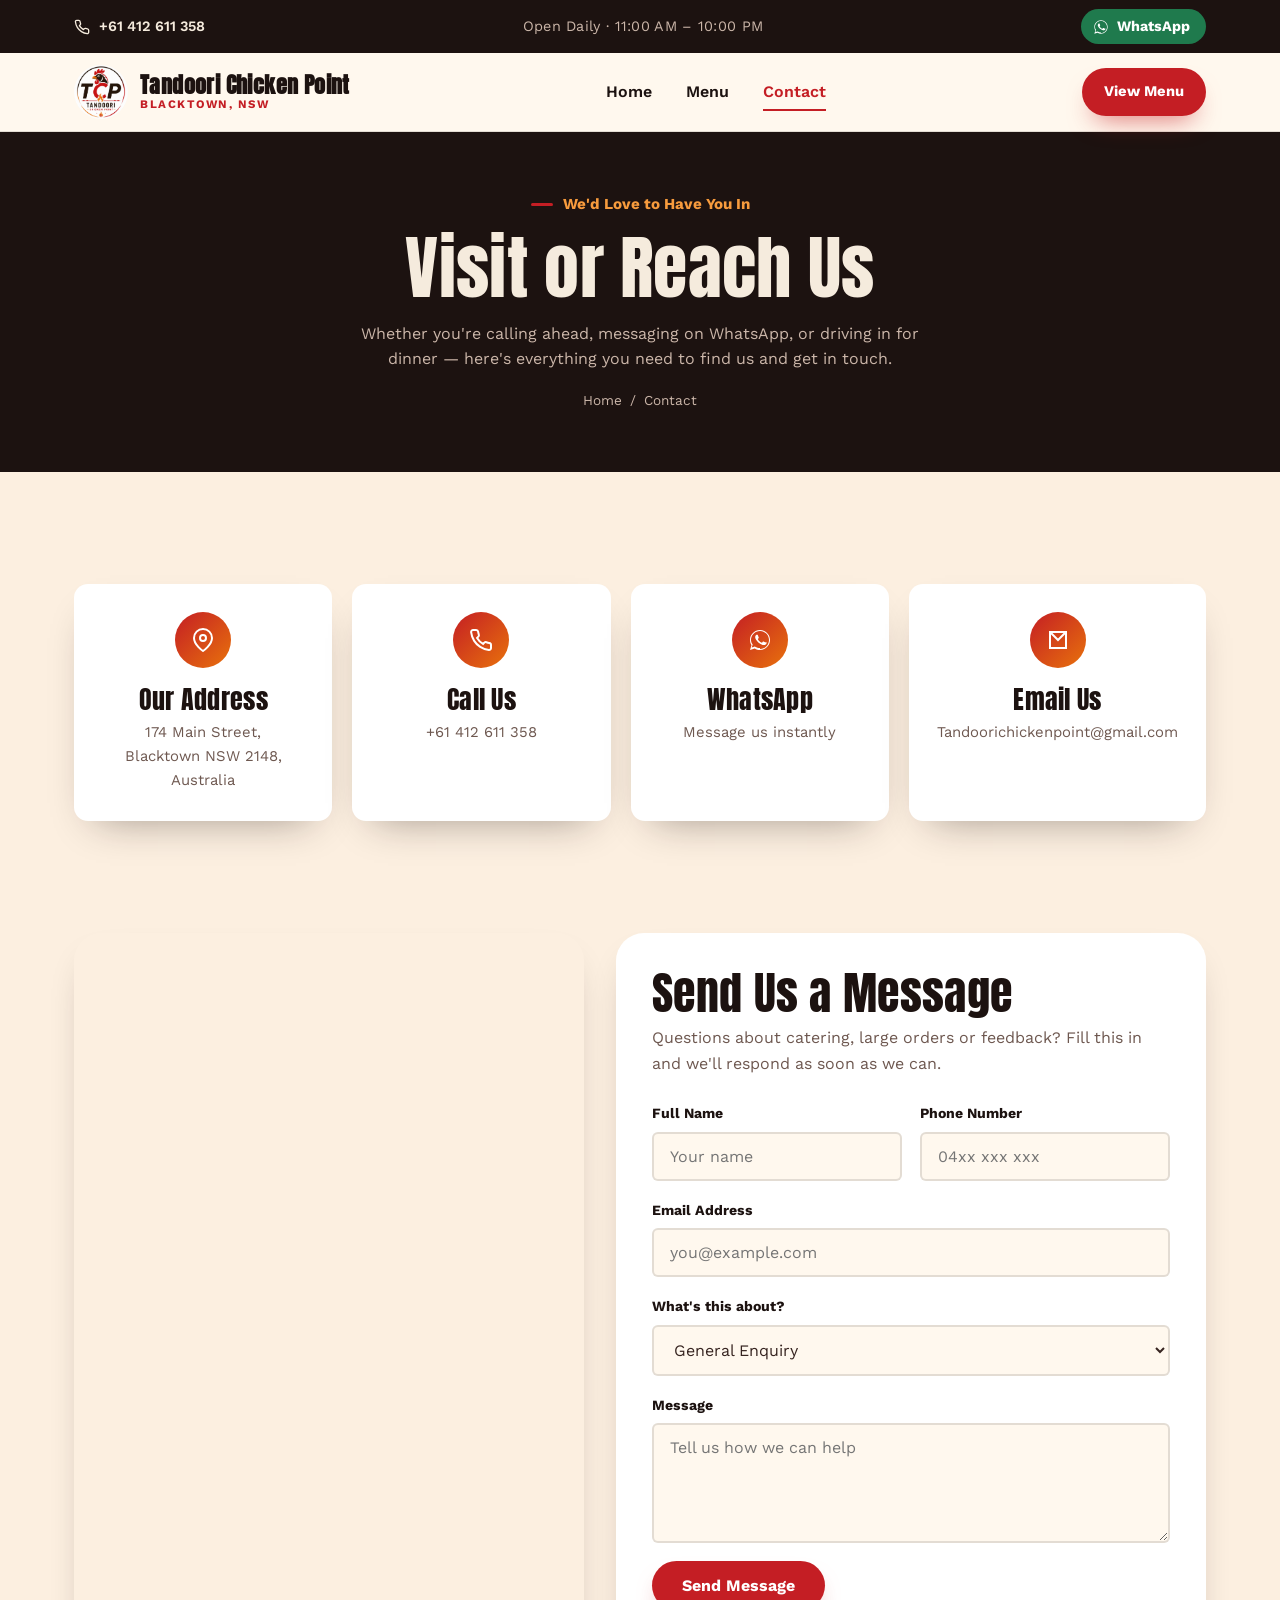
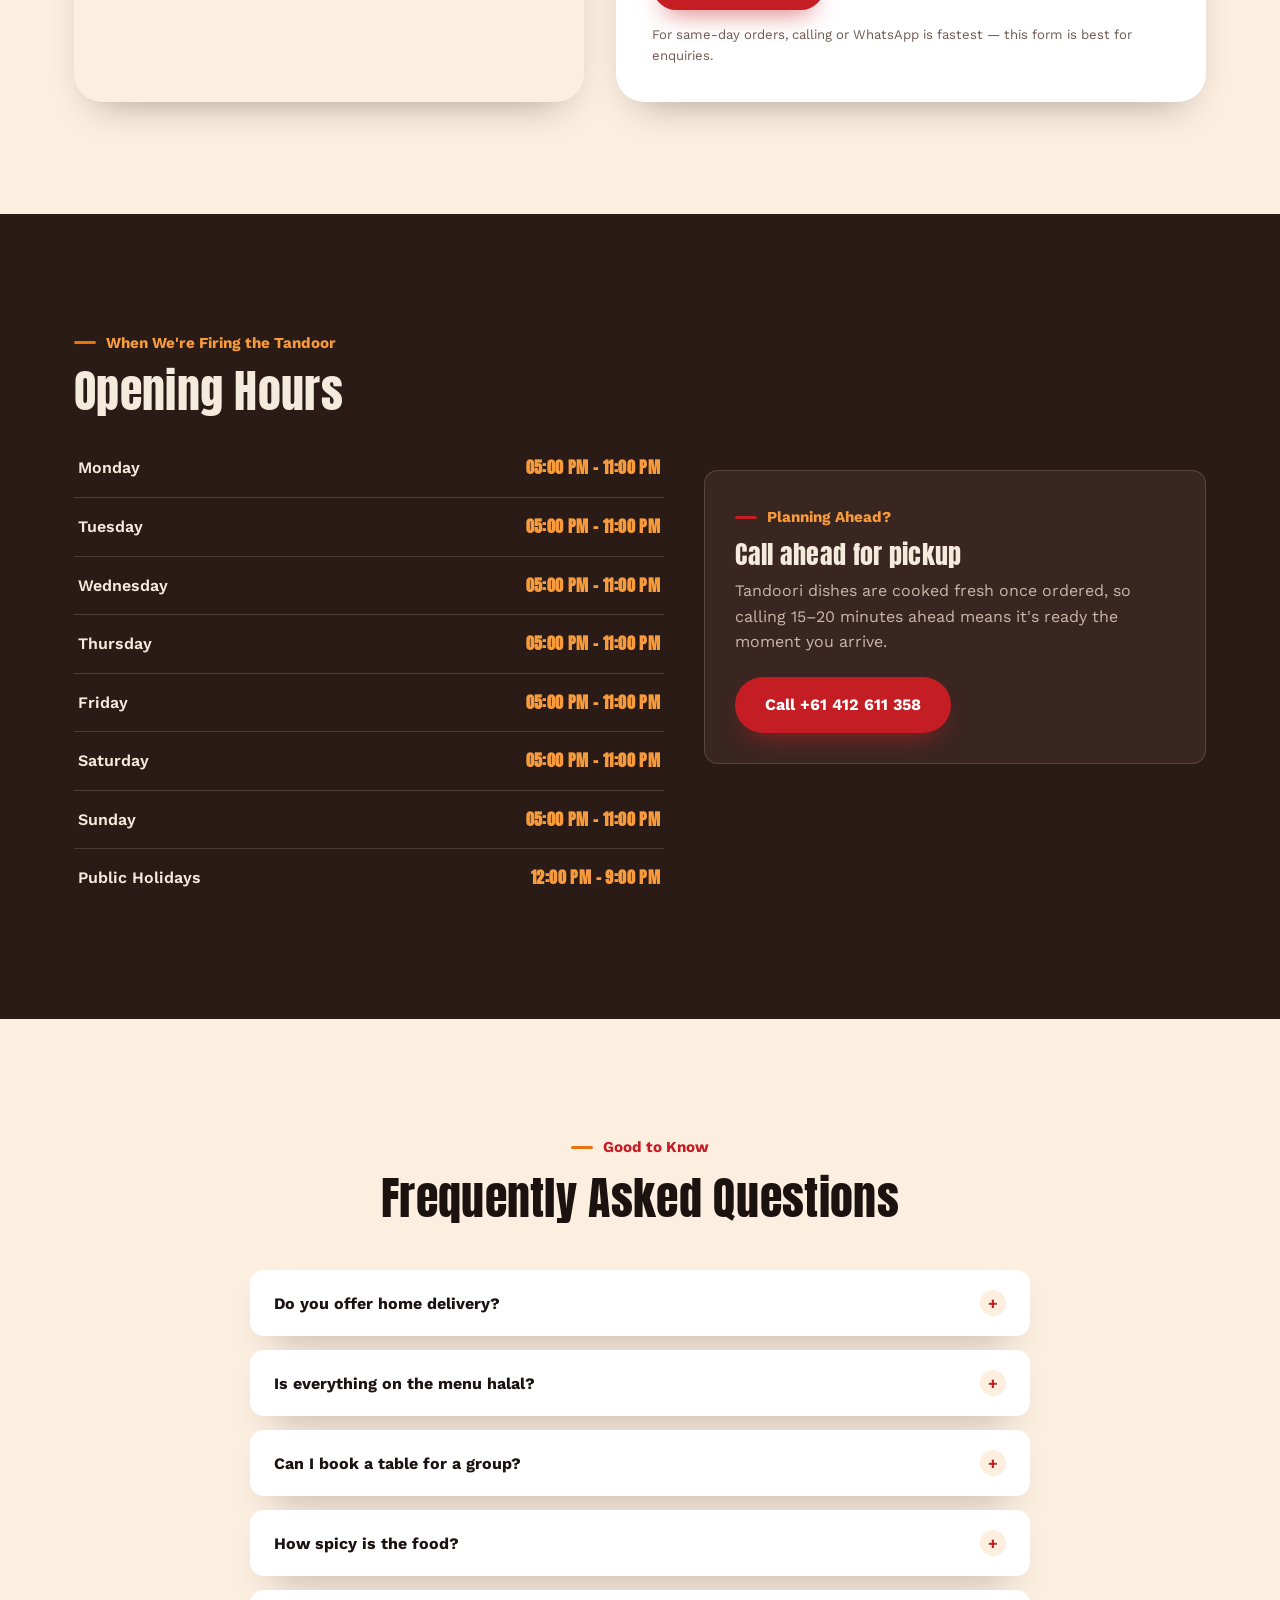
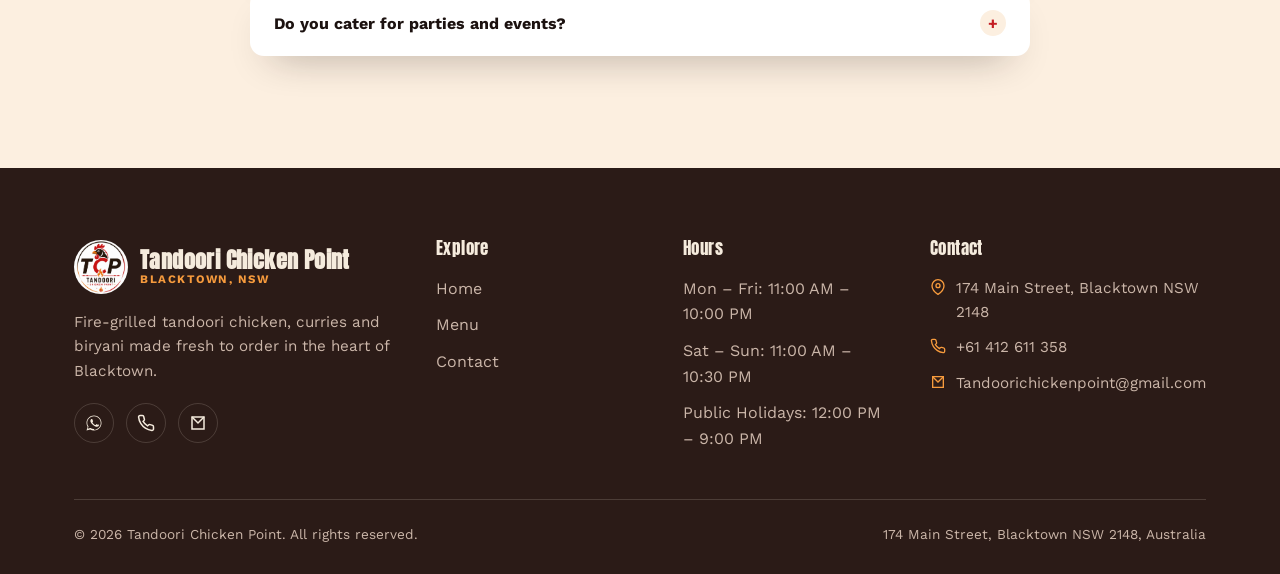
==== commit 6a26ddd4: "Updated website" ====
--- a/contact.html
+++ b/contact.html
@@ -164,13 +164,13 @@
           <span class="eyebrow-tag" style="color:var(--ember-light)">When We're Firing the Tandoor</span>
           <h2 style="margin-top:12px; margin-bottom:24px;">Opening Hours</h2>
           <table class="hours-table">
-            <tr><td>Monday</td><td>11:00 AM – 10:00 PM</td></tr>
-            <tr><td>Tuesday</td><td>11:00 AM – 10:00 PM</td></tr>
-            <tr><td>Wednesday</td><td>11:00 AM – 10:00 PM</td></tr>
-            <tr><td>Thursday</td><td>11:00 AM – 10:00 PM</td></tr>
-            <tr><td>Friday</td><td>11:00 AM – 10:00 PM</td></tr>
-            <tr><td>Saturday</td><td>11:00 AM – 10:30 PM</td></tr>
-            <tr><td>Sunday</td><td>11:00 AM – 10:30 PM</td></tr>
+            <tr><td>Monday</td><td>05:00 PM – 11:00 PM</td></tr>
+            <tr><td>Tuesday</td><td>05:00 PM – 11:00 PM</td></tr>
+            <tr><td>Wednesday</td><td>05:00 PM – 11:00 PM</td></tr>
+            <tr><td>Thursday</td><td>05:00 PM – 11:00 PM</td></tr>
+            <tr><td>Friday</td><td>05:00 PM – 11:00 PM</td></tr>
+            <tr><td>Saturday</td><td>05:00 PM – 11:00 PM</td></tr>
+            <tr><td>Sunday</td><td>05:00 PM – 11:00 PM</td></tr>
             <tr><td>Public Holidays</td><td>12:00 PM – 9:00 PM</td></tr>
           </table>
         </div>
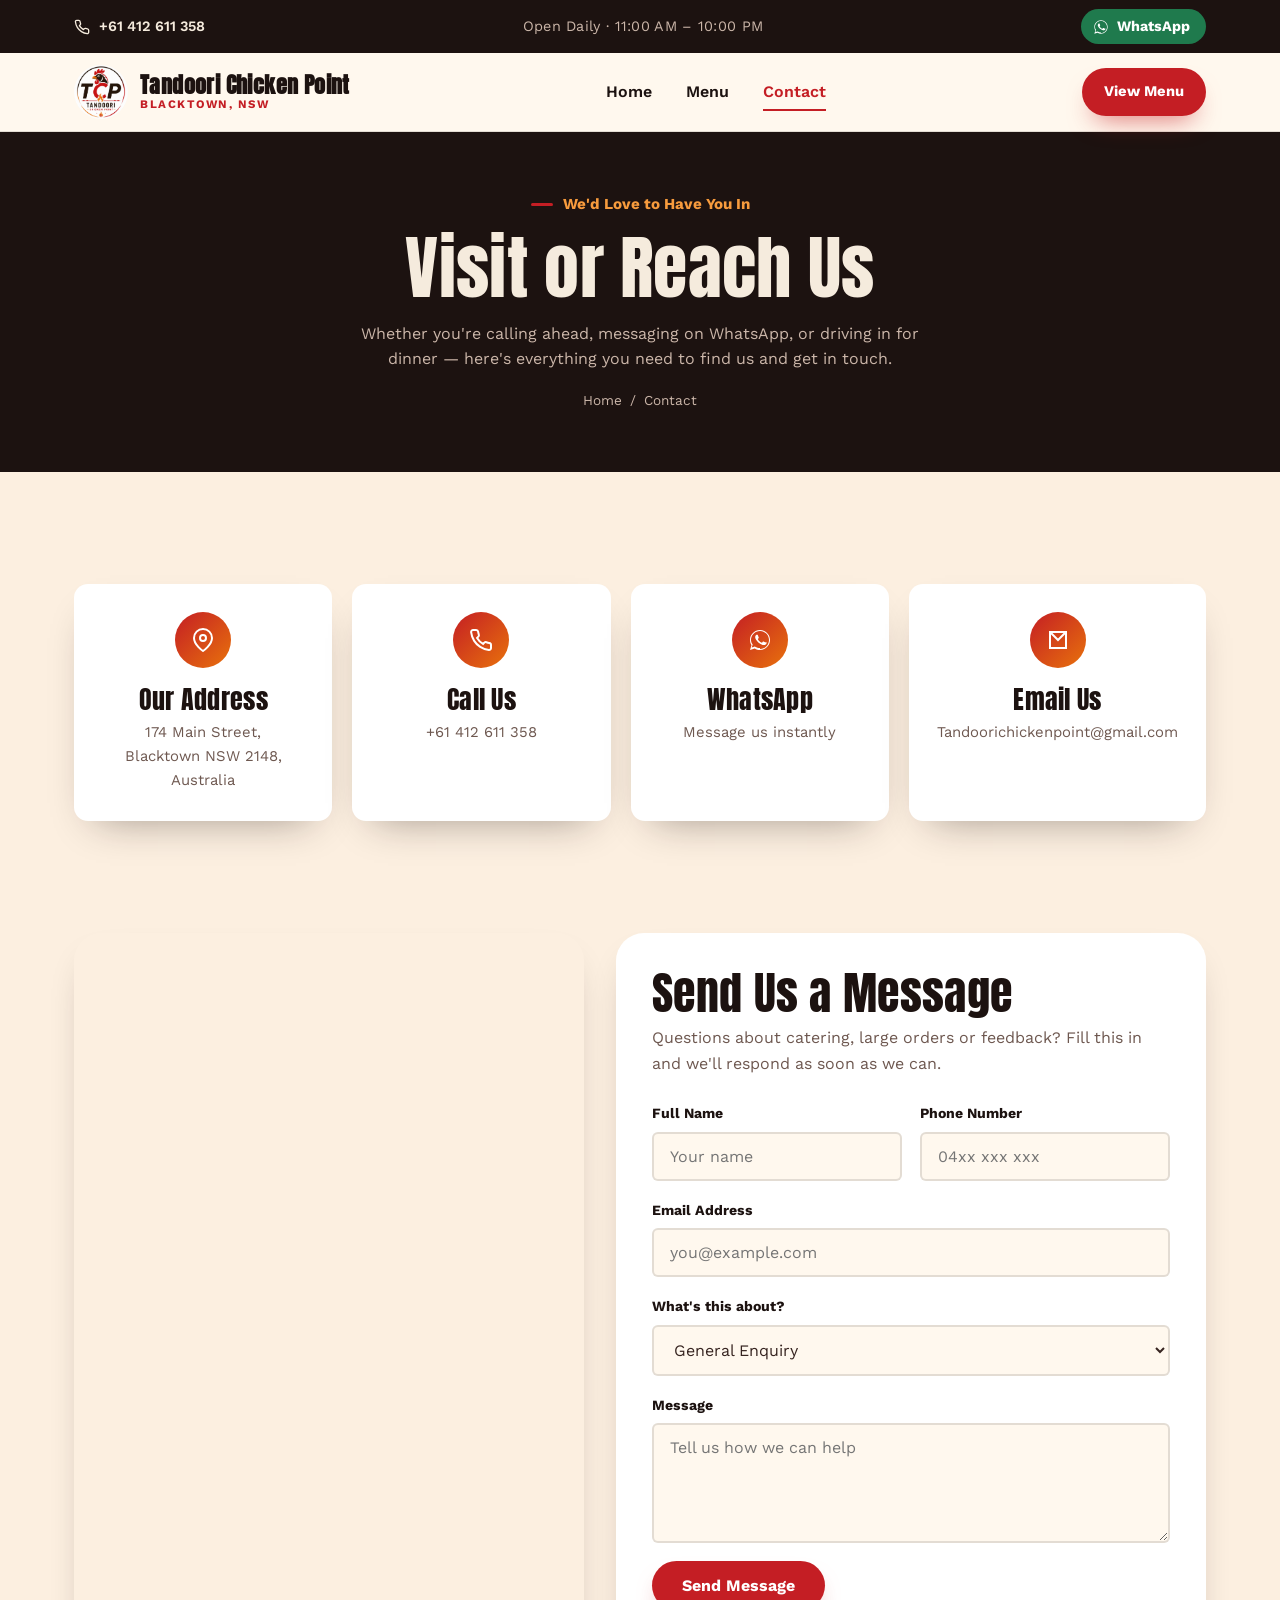
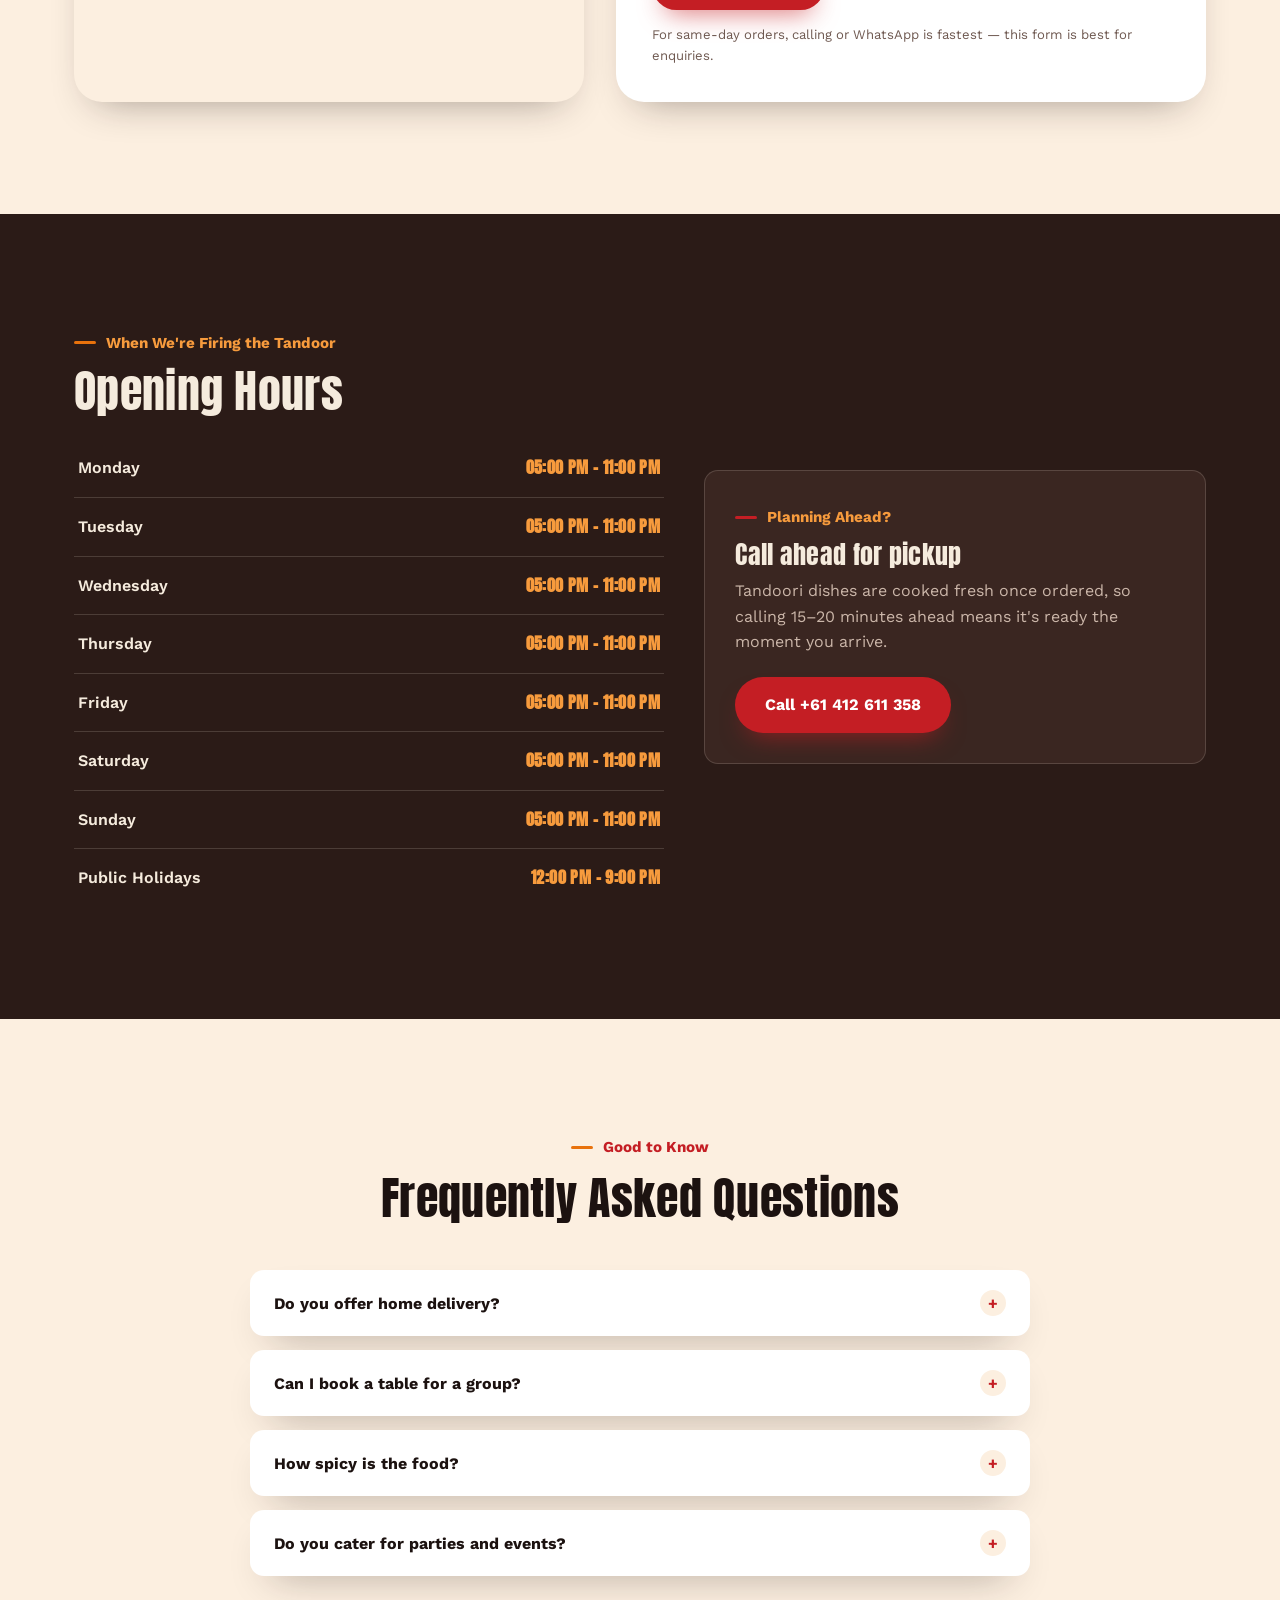
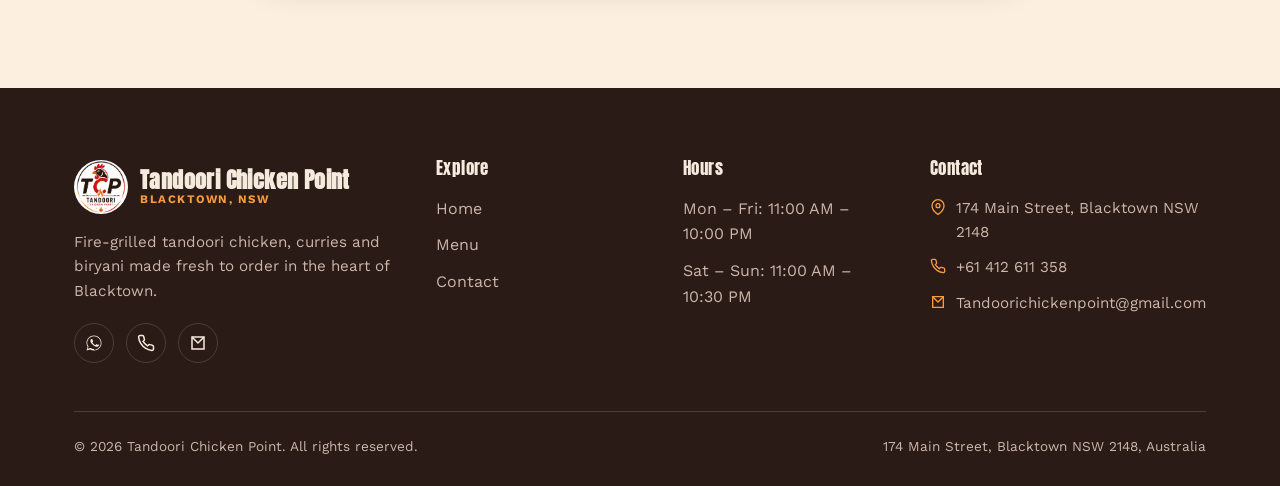
==== commit c2324cef: "Updated website" ====
--- a/contact.html
+++ b/contact.html
@@ -197,15 +197,15 @@
             Do you offer home delivery?
             <span class="faq-icon">+</span>
           </button>
-          <div class="faq-answer"><p>Yes — we deliver across Blacktown and surrounding suburbs through our WhatsApp ordering line and major delivery apps. Call us to check if your address is covered.</p></div>
-        </div>
-        <div class="faq-item">
+          <div class="faq-answer"><p>  Yes — home delivery is available through our delivery partners and major delivery apps across Blacktown and surrounding suburbs. Simply order through your preferred delivery app and enjoy Tandoori Chicken Point at home.</p></div>
+        </div>
+        <!-- <div class="faq-item">
           <button class="faq-question" aria-expanded="false">
             Is everything on the menu halal?
             <span class="faq-icon">+</span>
           </button>
           <div class="faq-answer"><p>Yes, our entire menu is prepared with halal-certified ingredients, with no exceptions.</p></div>
-        </div>
+        </div> -->
         <div class="faq-item">
           <button class="faq-question" aria-expanded="false">
             Can I book a table for a group?
@@ -258,7 +258,7 @@
         <ul>
           <li>Mon – Fri: 11:00 AM – 10:00 PM</li>
           <li>Sat – Sun: 11:00 AM – 10:30 PM</li>
-          <li>Public Holidays: 12:00 PM – 9:00 PM</li>
+          
         </ul>
       </div>
       <div class="footer-col">
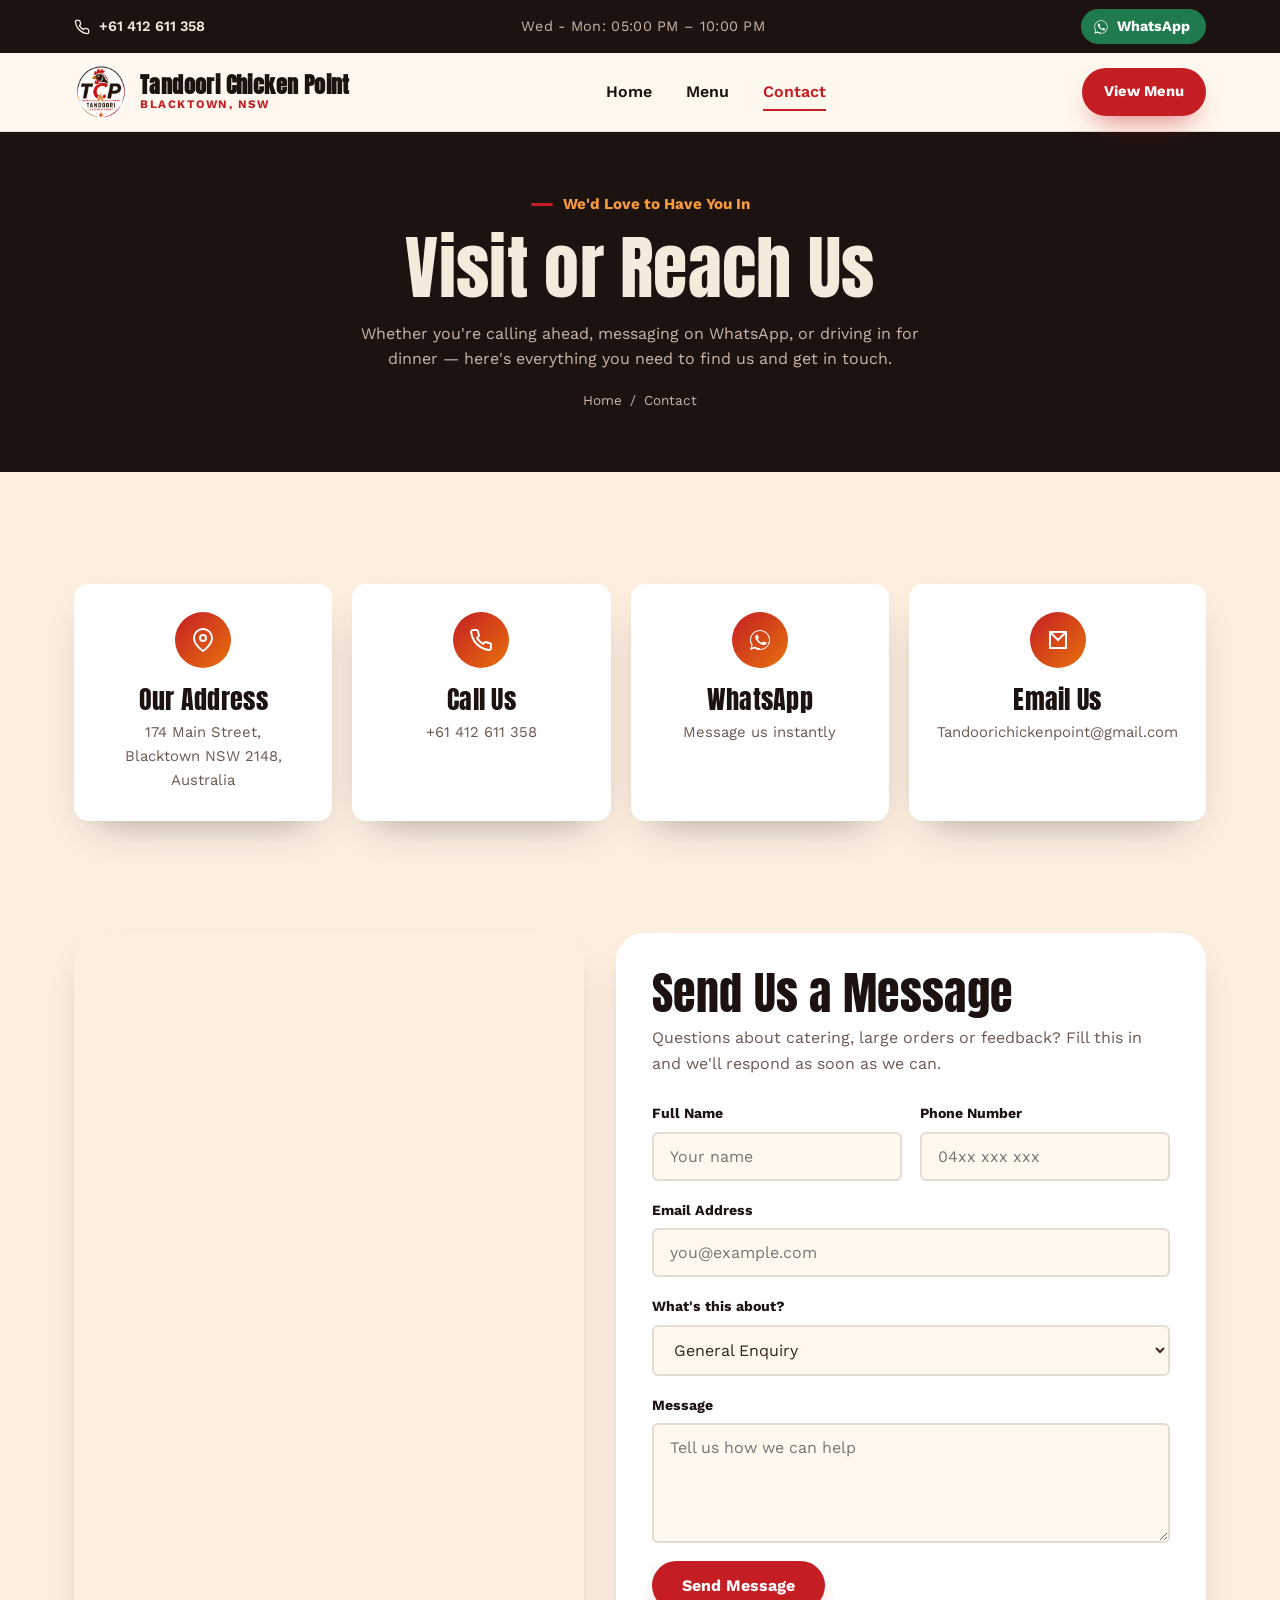
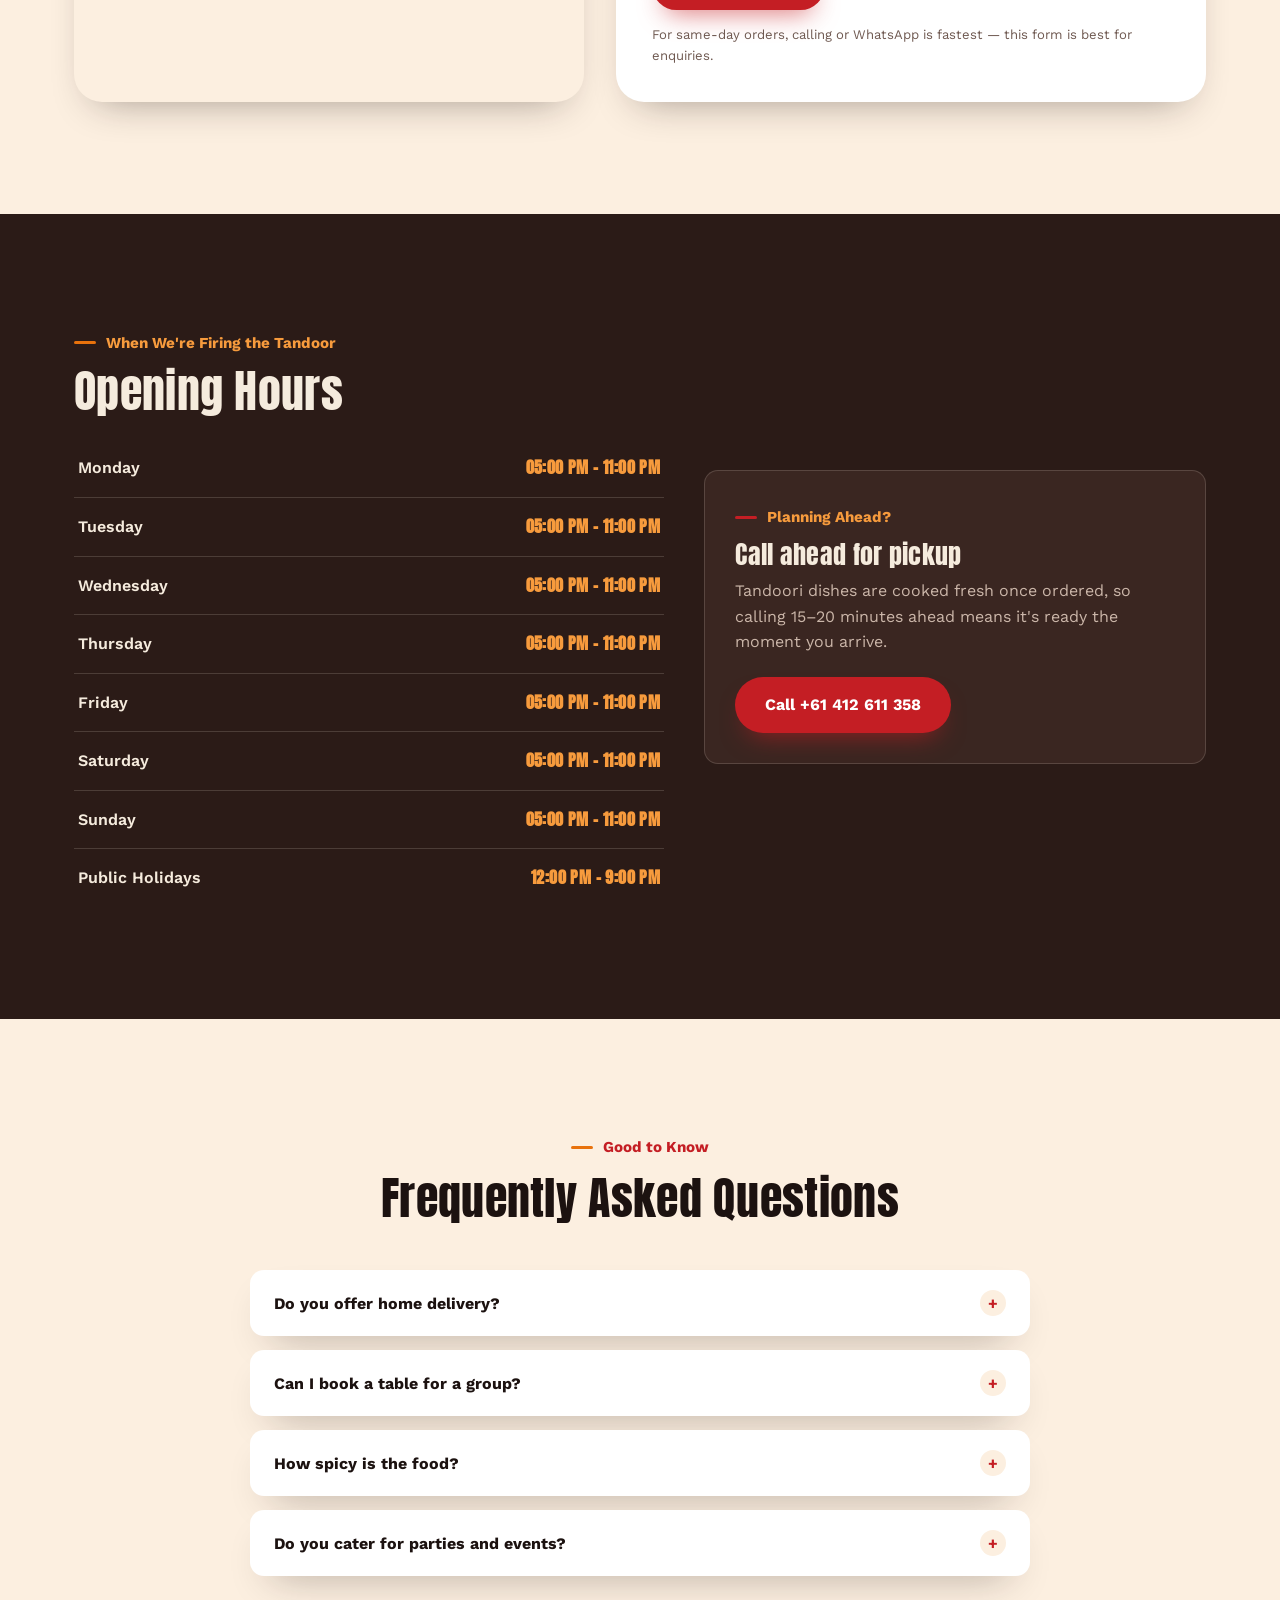
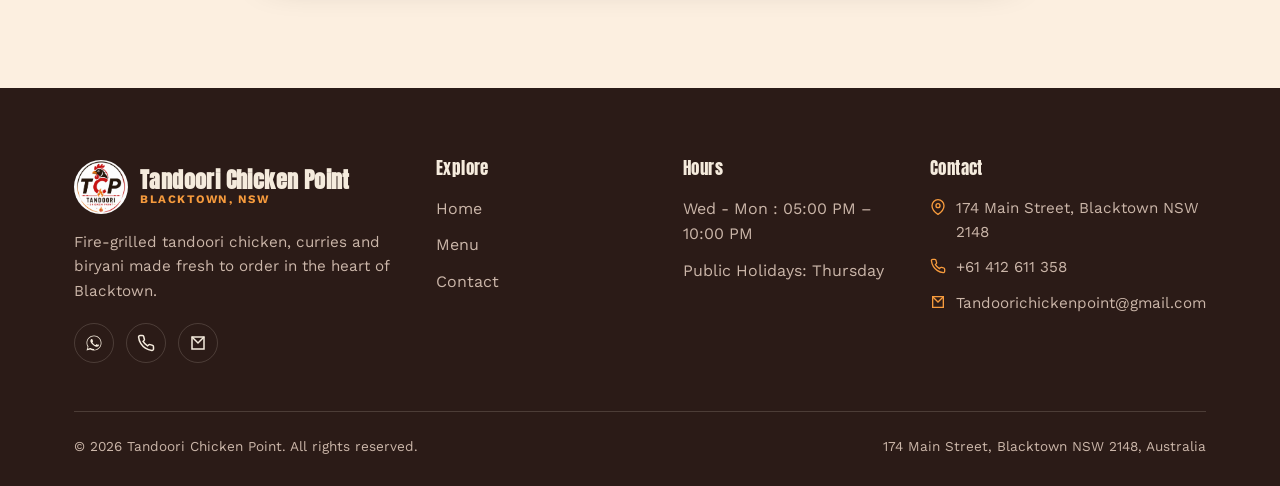
==== commit 9695fbe7: "Updated website" ====
--- a/contact.html
+++ b/contact.html
@@ -29,7 +29,7 @@
       <svg width="16" height="16" viewBox="0 0 24 24" fill="none" stroke="currentColor" stroke-width="2" stroke-linecap="round" stroke-linejoin="round"><path d="M22 16.92v3a2 2 0 0 1-2.18 2 19.79 19.79 0 0 1-8.63-3.07 19.5 19.5 0 0 1-6-6 19.79 19.79 0 0 1-3.07-8.67A2 2 0 0 1 4.11 2h3a2 2 0 0 1 2 1.72c.127.96.361 1.903.7 2.81a2 2 0 0 1-.45 2.11L8.09 9.91a16 16 0 0 0 6 6l1.27-1.27a2 2 0 0 1 2.11-.45c.907.339 1.85.573 2.81.7A2 2 0 0 1 22 16.92z"/></svg>
       <span>+61 412 611 358</span>
     </a>
-    <span class="topbar-hours">Open Daily · 11:00 AM – 10:00 PM</span>
+    <span class="topbar-hours">Wed - Mon: 05:00 PM – 10:00 PM</span>
     <a href="https://wa.me/61412611358" target="_blank" rel="noopener" class="topbar-whatsapp">
       <svg width="16" height="16" viewBox="0 0 24 24" fill="currentColor"><path d="M17.5 14.4c-.3-.1-1.6-.8-1.9-.9-.2-.1-.4-.1-.6.1-.2.3-.7.9-.8 1-.2.2-.3.2-.5.1-.3-.1-1.2-.4-2.2-1.4-.8-.7-1.4-1.6-1.5-1.9-.2-.3 0-.4.1-.6l.4-.5c.1-.2.2-.3.2-.5.1-.2 0-.4 0-.5-.1-.1-.6-1.5-.8-2-.2-.5-.4-.4-.6-.5h-.5c-.2 0-.5.1-.7.3-.2.3-.9.9-.9 2.2s1 2.5 1.1 2.7c.1.2 2 3 4.8 4.3.7.3 1.2.5 1.6.6.7.2 1.3.2 1.8.1.5-.1 1.6-.7 1.9-1.3.2-.6.2-1.1.2-1.3-.1-.1-.3-.2-.6-.3z"/><path d="M12 2C6.5 2 2 6.5 2 12c0 1.9.5 3.7 1.5 5.3L2 22l4.8-1.5C8.3 21.5 10.1 22 12 22c5.5 0 10-4.5 10-10S17.5 2 12 2zm0 18.1c-1.7 0-3.4-.5-4.8-1.3l-.3-.2-3.2 1 1-3.1-.2-.3C3.5 15 3 13.5 3 12c0-5 4-9 9-9s9 4 9 9-4 9-9 9.1z"/></svg>
       <span>WhatsApp</span>
@@ -256,8 +256,9 @@
       <div class="footer-col">
         <h4>Hours</h4>
         <ul>
-          <li>Mon – Fri: 11:00 AM – 10:00 PM</li>
-          <li>Sat – Sun: 11:00 AM – 10:30 PM</li>
+          <li>Wed - Mon : 05:00 PM – 10:00 PM</li>
+           
+          <li>Public Holidays: Thursday</li>
           
         </ul>
       </div>
